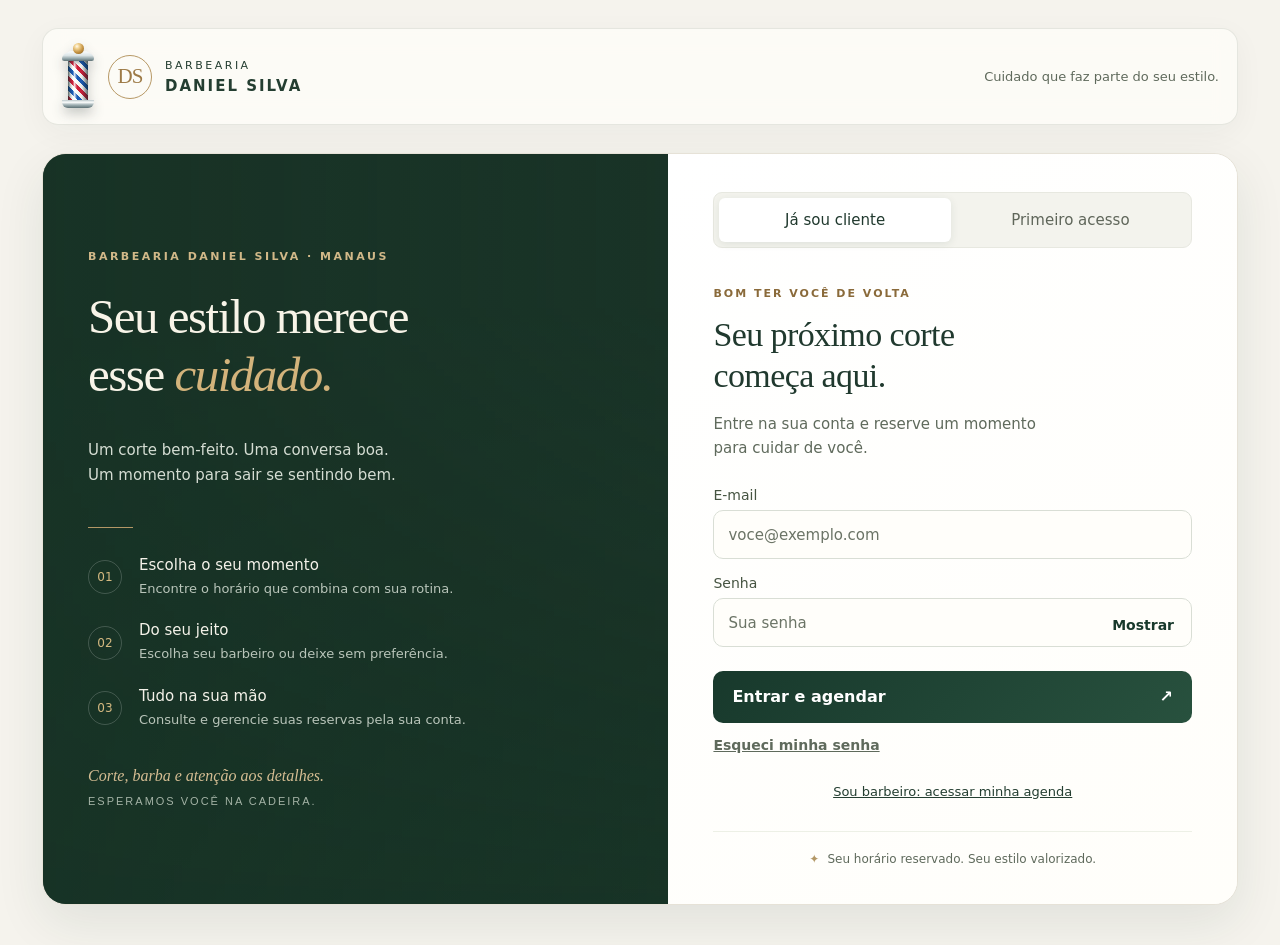
==== index.html @ d17164a9 "Painel do chefe: menu em faixa no celular, textos legíveis e ações claras - Celular: as 7 abas viram" ====
<!doctype html>
<html lang="pt-BR">
<meta charset="utf-8"><meta http-equiv="Content-Security-Policy" content="default-src 'self'; script-src 'self' https://challenges.cloudflare.com; frame-src https://challenges.cloudflare.com; style-src 'self' 'unsafe-inline' https://fonts.googleapis.com; font-src 'self' https://fonts.gstatic.com; img-src 'self' data: blob: https:; connect-src 'self' https://*.supabase.co; object-src 'none'; base-uri 'self'; form-action 'self'">
<meta name="viewport" content="width=device-width,initial-scale=1"><meta name="color-scheme" content="only light"><link rel="manifest" href="manifest.webmanifest"><meta name="theme-color" content="#18392c"><link rel="icon" href="icones/icone-192.png"><link rel="apple-touch-icon" href="icones/icone-180.png"><meta name="apple-mobile-web-app-title" content="Barbearia"><meta name="mobile-web-app-capable" content="yes"><meta name="apple-mobile-web-app-capable" content="yes">
<title>Entrar ou criar conta · Barbearia Daniel Silva</title>
<link rel="stylesheet" href="admin.css?v=services-58">
<link rel="stylesheet" href="customer.css?v=services-58">
<link rel="stylesheet" href="pole.css?v=services-58">
<link rel="stylesheet" href="polish.css?v=services-58"><link rel="stylesheet" href="design.css?v=services-58">
<body class="customer-page">
<main>
<header class="customer-header">
<a class="entry-brand" href="./">
<span class="barber-pole" aria-hidden="true"></span>
<span class="brand-seal" aria-hidden="true">DS</span>
<span>BARBEARIA<strong>DANIEL SILVA</strong>
</span>
</a>
<span class="header-caption">Cuidado que faz parte do seu estilo.</span>
</header>
<p id="accountstatus" role="status" tabindex="-1">
</p>
<section id="autharea" class="entry-layout">
<aside class="entry-story">
<div class="story-photo" aria-hidden="true">
</div>
<div class="story-content">
<span class="story-kicker">BARBEARIA DANIEL SILVA · MANAUS</span>
<h1>Seu estilo merece<br>esse <em>cuidado.</em>
</h1>
<p>Um corte bem-feito. Uma conversa boa.<br>Um momento para sair se sentindo bem.</p>
<div class="story-divider">
</div>
<ul class="story-benefits">
<li>
<span aria-hidden="true">01</span>
<div>
<strong>Escolha o seu momento</strong>
<small>Encontre o horário que combina com sua rotina.</small>
</div>
</li>
<li>
<span aria-hidden="true">02</span>
<div>
<strong>Do seu jeito</strong>
<small>Escolha seu barbeiro ou deixe sem preferência.</small>
</div>
</li>
<li>
<span aria-hidden="true">03</span>
<div>
<strong>Tudo na sua mão</strong>
<small>Consulte e gerencie suas reservas pela sua conta.</small>
</div>
</li>
</ul>
<div class="story-signature">Corte, barba e atenção aos detalhes.<span>ESPERAMOS VOCÊ NA CADEIRA.</span>
</div>
</div>
</aside>
<div class="entry-card">
<div class="entry-tabs" role="tablist" aria-label="Acesso do cliente">
<button id="entrylogin" type="button" role="tab" aria-controls="entrar" aria-selected="true">Já sou cliente</button>
<button id="entrysignup" type="button" role="tab" aria-controls="cadastro" aria-selected="false" tabindex="-1">Primeiro acesso</button>
</div>
<section id="entrar" class="entry-form" role="tabpanel" aria-labelledby="entrylogin">
<span class="entry-eyebrow">BOM TER VOCÊ DE VOLTA</span>
<h2>Seu próximo corte<br>começa aqui.</h2>
<p class="entry-description">Entre na sua conta e reserve um momento para cuidar de você.</p>
<form id="clientlogin">
<label>E-mail<input id="loginemail" placeholder="voce@exemplo.com" type="email" autocomplete="username" required>
</label>
<label>Senha<input id="loginpassword" placeholder="Sua senha" type="password" autocomplete="current-password" required>
</label>
<button class="entry-submit">Entrar e agendar <span aria-hidden="true">↗</span>
</button>
</form>
<button id="forgot" class="text-button">Esqueci minha senha</button><p class="help barber-link"><a href="barbeiro.html">Sou barbeiro: acessar minha agenda</a></p>
</section>
<section id="cadastro" class="entry-form" role="tabpanel" aria-labelledby="entrysignup" hidden>
<span class="entry-eyebrow">SEU PRIMEIRO PASSO</span>
<h2>Um novo visual.<br>Um tempo só seu.</h2>
<p class="entry-description">Crie sua conta para escolher seu corte, seu barbeiro e o melhor horário para você.</p>
<form id="clientsignup">
<label>Nome<input id="signupname" placeholder="Como podemos chamar você?" maxlength="80" autocomplete="name" required>
</label>
<label>E-mail<input id="signupemail" placeholder="voce@exemplo.com" type="email" autocomplete="email" required>
</label>
<label>Celular com DDD<input id="signupphone" placeholder="(92) 99999-9999" type="tel" maxlength="30" autocomplete="tel" required>
</label>
<label>Senha (mínimo de 8 caracteres)<input id="signuppassword" type="password" minlength="8" autocomplete="new-password" required>
</label>
<label>Repita a senha<input id="signuprepeat" type="password" minlength="8" autocomplete="new-password" required>
</label>
<label class="consent">
<input id="signupwhatsapp" type="checkbox"> Desejo receber avisos de agendamento, alteração e cancelamento pelo WhatsApp quando o serviço estiver disponível.</label>
<p class="help">Ao criar sua conta, você concorda com os <a href="privacidade.html">Termos de uso e a Política de privacidade</a>.</p><button class="entry-submit">Criar conta e agendar <span aria-hidden="true">↗</span>
</button>
</form>
<p class="help">Se for solicitada confirmação, abra o link enviado ao seu e-mail para ativar a conta.</p>
</section>
<div class="entry-card-footer">
<span aria-hidden="true">✦</span> Seu horário reservado. Seu estilo valorizado.</div>
</div>
</section>
<section id="entryteam" class="entry-team" hidden>
<span class="entry-eyebrow">QUEM CUIDA DO SEU ESTILO</span>
<h2>Conheça nossos barbeiros</h2>
<p>Escolha seu profissional ao fazer o agendamento ou marque sem preferência.</p>
<div id="entryteamcards" class="entry-team-cards"></div>
</section>
<section id="recovery" hidden>
<h2>Definir nova senha</h2>
<form id="resetpassword">
<label>Nova senha<input id="newpassword" type="password" minlength="8" required autocomplete="new-password">
</label>
<button>Salvar nova senha</button>
</form>
</section>
<section id="myarea" hidden>
<div class="row">
<h2>Meus agendamentos</h2>
<div>
<a href="agendar.html">+ Novo agendamento</a> <button id="clientlogout">Sair</button>
</div>
</div>
<p id="welcome">
</p><div id="loyaltycard" class="loyalty-card" hidden></div>
<p class="help">Você pode cancelar ou alterar dia, horário e barbeiro até 1 hora antes do atendimento. O serviço e o valor da reserva são mantidos na alteração.</p>
<button id="reloadmine">Atualizar reservas</button>
<div id="mybookings" class="my-bookings">
</div>
<p id="myempty" hidden>Você ainda não tem agendamentos nesta conta.</p>
<details>
<summary>Já agendei antes de criar a conta</summary>
<p>Vincule sua reserva com o código e o celular usados no agendamento. Reservas antigas não são associadas automaticamente por nome ou telefone.</p>
<form id="claimform">
<label>Código da reserva<input id="claimcode" required maxlength="36" autocomplete="off">
</label>
<label>Celular original<input id="claimphone" type="tel" required maxlength="30">
</label>
<button>Vincular reserva</button>
</form>
</details>
<details>
<summary>Meus dados</summary>
<form id="profileform">
<label>Nome<input id="profilename" required maxlength="80" autocomplete="name">
</label>
<label>E-mail<input id="profileemail" type="email" readonly>
</label>
<label>Celular<input id="profilephone" type="tel" required maxlength="30" autocomplete="tel">
</label>
<label class="consent">
<input id="profilewhatsapp" type="checkbox"> Desejo receber avisos de minhas reservas pelo WhatsApp quando o serviço estiver disponível.</label>
<button>Salvar meus dados</button>
</form><p class="help"><a href="privacidade.html">Termos de uso e privacidade</a> · Você pode excluir sua conta e seus dados a qualquer momento.</p><button id="deleteaccount" type="button" class="delete-account">Excluir minha conta</button>
</details>
</section>
<section id="editarea" class="edit-booking" hidden>
<h2>Alterar agendamento</h2>
<p id="editdescription">
</p>
<form id="changeform">
<label>Nova data de Manaus<input id="changedate" type="date" required>
</label>
<label>Barbeiro<select id="changebarber" required>
</select>
</label>
<label>Novo horário<select id="changetime" required>
<option value="">Escolha data e barbeiro</option>
</select>
</label>
<p id="changestatus" role="status">
</p>
<button id="savechange" disabled>Confirmar alteração</button> <button id="closechange" type="button">Voltar</button>
</form>
</section>
</main>
<script src="config.js?v=services-58">
</script>
<script src="api.js?v=services-58">
</script>
<script src="team.js?v=services-58"></script>
<script src="entry-team.js?v=services-58"></script>
<script src="customer-auth.js?v=services-58">
</script>
<script src="entry-ui.js?v=services-58">
</script>
<script src="account.js?v=services-58">
</script>
<script src="update-check.js?v=services-58" data-version="services-58"></script><button id="installapp" type="button" class="install-app" hidden>📲 Instalar app</button></body>
</html>
---- admin.css ----
*{box-sizing:border-box}
body{margin:0;background:#f7f6f2;color:#243e31;font:16px system-ui}
main{max-width:1200px;margin:auto;padding:25px}
header{border-bottom:1px solid #ddd;margin-bottom:30px}
h1{font-size:26px}
h2{font-size:21px}
section{margin:20px 0}
#login{max-width:420px}
label{display:block;font-size:14px;margin:12px 0}
input{display:block;padding:13px;border:1px solid #aaa;border-radius:6px;width:100%;font:inherit;margin-top:5px}
button{background:#243e31;color:white;border:0;border-radius:6px;padding:12px 18px;font:inherit;cursor:pointer}
button:disabled{opacity:.5}
button:focus-visible{outline:3px solid #ad8754;outline-offset:3px}
.row{display:flex;gap:15px;align-items:center;flex-wrap:wrap;justify-content:space-between}
.grid{display:grid;grid-template-columns:1fr 1fr;gap:30px}
.grid section{padding:22px;background:white;border:1px solid #ddd;border-radius:10px}
.scroll{overflow-x:auto}
table{width:100%;border-collapse:collapse;background:white;font-size:14px}
th,td{text-align:left;padding:14px;border-bottom:1px solid #ddd;white-space:nowrap}
li{margin:15px 0;display:flex;justify-content:space-between;gap:12px;align-items:center}
li button{font-size:12px}
#status{white-space:pre-wrap}
#status:empty{display:none}
[hidden]{display:none!important}
@media(max-width:700px){.grid{grid-template-columns:1fr}
main{padding:16px}
}


.barber-cards{display:grid;grid-template-columns:repeat(3,minmax(0,1fr));gap:20px;align-items:start}
.barber-agenda{background:#fff;border:1px solid #dedfd7;border-radius:14px;overflow:hidden}
.barber-heading{display:flex;gap:14px;align-items:center;background:#e9eee5;padding:20px}
.barber-heading h3{margin:0;font-size:18px}
.barber-heading p{font-size:12px;line-height:1.6;margin:7px 0 0;color:#657265}
.portrait{position:relative;overflow:hidden;background:#ded5c4;flex-shrink:0}
.portrait-fallback{display:grid;place-items:center;width:100%;height:100%;font:30px Georgia;color:#243e31}
.portrait img{position:absolute;inset:0;width:100%;height:100%;object-fit:cover}
.barber-heading .portrait{width:58px;height:58px;border-radius:50%}
.reservation{padding:20px;border-top:1px solid #e6e6de}
.reservation-time{color:#846635;font-size:13px;font-weight:600;margin:0 0 10px}
.reservation h4{font-size:18px;margin:0 0 10px;overflow-wrap:anywhere}
.reservation p:not(.reservation-time){color:#657265;font-size:13px;line-height:1.6;margin:6px 0}
.booking-state{display:inline-block;font-size:11px;background:#edf1eb;border-radius:20px;padding:5px 10px;margin-top:8px}
.cancel-booking{display:block;background:white;color:#864734;border:1px solid #d8b5ab;font-size:12px;margin-top:15px;padding:9px 12px}
.cancelled{background:#faf9f6}
.cancelled .booking-state{background:#f0e5df;color:#864734}
.agenda-empty{padding:20px;font-size:13px;color:#657265;line-height:1.7}
@media(max-width:1000px){.barber-cards{grid-template-columns:repeat(2,minmax(0,1fr))}
}
@media(max-width:650px){.barber-cards{grid-template-columns:1fr}
}


.metrics{display:grid;grid-template-columns:repeat(4,minmax(0,1fr));gap:16px}
.metric{background:white;border:1px solid #dedfd7;border-radius:12px;padding:22px}
.metric span{display:block;font-size:13px;color:#657265}
.metric strong{display:block;font-size:28px;margin-top:12px}
.ranking-panel{padding:24px;background:white;border:1px solid #dedfd7;border-radius:14px;margin-top:22px}
.help{font-size:12px;color:#657265;line-height:1.7}
.ranking{padding:0;list-style:none}
.ranking-item{display:block;margin:20px 0}
.ranking-line{display:flex;justify-content:space-between;gap:15px;font-size:14px}
.ranking-track{height:9px;background:#edf1eb;border-radius:9px;margin-top:10px;overflow:hidden}
.ranking-track div{height:100%;background:#ad8754;border-radius:9px}
.contact-detail{display:block;margin-top:8px;font-size:12px;color:#657265}
.catalog-actions{display:flex;gap:7px;flex-wrap:wrap;justify-content:flex-end}
#barbers li{align-items:flex-start;padding-bottom:18px;border-bottom:1px solid #dedfd7}
@media(max-width:900px){.metrics{grid-template-columns:repeat(2,minmax(0,1fr))}
}
@media(max-width:480px){.metric{padding:15px}
.metric strong{font-size:22px}
#barbers li{display:block}
.catalog-actions{justify-content:flex-start;margin-top:12px}
.ranking-line{flex-wrap:wrap}
}


select{display:block;padding:13px;border:1px solid #aaa;border-radius:6px;width:100%;font:inherit;margin-top:5px;background:white;color:#243e31}
.new-booking{background:white;border:1px solid #dedfd7;padding:22px;border-radius:12px;margin:25px 0}
.new-booking summary{cursor:pointer;font-weight:600}
.new-booking .grid{gap:0 25px}


.reservation-code{overflow-wrap:anywhere;font-family:monospace;user-select:all}


.whatsapp-actions{margin-top:18px;border-top:1px dashed #dedfd7;padding-top:8px}
.whatsapp-actions label{font-size:12px}
.whatsapp-actions select{font-size:13px;padding:10px}
.whatsapp-send{display:inline-block;background:#176b3a;color:white;text-decoration:none;border-radius:6px;padding:12px 15px;font-size:13px;font-weight:600}
.whatsapp-send:focus-visible{outline:3px solid #ad8754;outline-offset:3px}
.whatsapp-settings{border:1px solid #dedfd7;border-radius:10px;background:white;padding:22px;margin:25px 0}
.whatsapp-settings summary{cursor:pointer;font-weight:600}
.whatsapp-settings label{max-width:400px}


.staff-attendance-link{display:inline-block;background:#ad8754;color:white;border-radius:7px;padding:13px 16px;font-size:14px;font-weight:600;text-decoration:none}

.staff-page{background:#f5f5ef;color:#243e31;font-family:'DM Sans',system-ui,sans-serif}
.staff-page main{max-width:1500px;padding:24px 35px}
.staff-header{border-bottom:1px solid #e1e4d8;display:flex;align-items:center;justify-content:space-between;margin:0 0 28px;padding-bottom:22px;gap:20px}
.staff-brand{display:flex;align-items:center;gap:13px}
.staff-seal{height:42px;width:42px;display:grid;place-items:center;border:1px solid #b69865;border-radius:50%;font:21px Georgia;color:#9d7a46}
.staff-brand div>span{font-size:8px;letter-spacing:2.5px}
.staff-brand h1{font-size:20px;font-family:Georgia;font-weight:500;margin:5px 0 0}
.staff-header-note{font-size:9px;letter-spacing:1.6px;color:#8e957f}
.staff-shell{display:grid;grid-template-columns:205px minmax(0,1fr);gap:35px}
.staff-sidebar{position:sticky;top:25px;align-self:start;min-height:500px;border-right:1px solid #e1e4d8;padding-right:25px}
.staff-nav-label{font-size:9px;letter-spacing:1.7px;color:#959d88;margin:5px 0 22px}
.staff-nav{display:flex;flex-direction:column;gap:9px}
.staff-nav button{display:flex;align-items:center;gap:12px;text-align:left;background:transparent;color:#68795f;border-radius:9px;padding:14px;font-size:13px}
.staff-nav button>span{font-size:18px;width:20px;text-align:center}
.staff-nav button[aria-selected=true]{background:#243e31;color:white;box-shadow:0 5px 14px #243e3115}
.attendance-nav-link{display:flex;gap:12px;align-items:center;color:#68795f;text-decoration:none;font-size:13px;padding:14px;border-top:1px solid #e1e4d8;margin-top:15px}
.attendance-nav-link>span{font-size:18px;width:20px;text-align:center}
.sidebar-caption{color:#a0a68f;font-size:10px;line-height:1.9;margin:40px 14px}
.staff-toolbar{display:flex;justify-content:space-between;align-items:center;gap:20px;margin-bottom:27px}
.staff-toolbar h2{font-family:Georgia;font-size:31px;font-weight:500;margin:12px 0 0}
.staff-eyebrow{color:#a58a59;font-size:9px;letter-spacing:1.6px;font-weight:600}
.staff-logout{background:white;border:1px solid #dce1d2;color:#6b795f;padding:10px 17px;font-size:12px}
.staff-filters{background:white;border:1px solid #e1e4d8;border-radius:10px;padding:12px 18px;display:flex;align-items:center;justify-content:flex-start;gap:14px;margin-bottom:25px}
.staff-filters label{display:flex;align-items:center;gap:13px;margin:0;font-size:12px}
.staff-filters input{width:auto;padding:9px;margin:0;font-size:12px;border-color:#dce1d2}
.staff-filters button{font-size:11px;padding:10px 14px}
.staff-filters button:last-child{background:transparent;color:#6c795e}
.staff-page section{margin-top:0}
.staff-tabpanel>section{margin:0}
.section-intro{margin:10px 0 25px}
.section-intro h3{font-family:Georgia;font-size:23px;font-weight:500;margin:0 0 9px}
.section-intro p{color:#7e8972;font-size:12px;line-height:1.8}
.catalog-screen{display:grid;grid-template-columns:minmax(260px,.85fr) minmax(300px,1.15fr);gap:25px;align-items:start}
.catalog-form,.catalog-list{background:white;border:1px solid #e1e4d8;border-radius:12px;padding:24px}
.catalog-screen h3{font-size:15px;margin:0 0 20px}
.catalog-list ul{padding:0;list-style:none}
.catalog-form label{font-size:12px}
.catalog-form input{font-size:14px;border-color:#dce1d2}
.catalog-form button{font-size:12px}
.catalog-list li{font-size:13px;line-height:1.7;align-items:flex-start}
.catalog-list li>div:first-child{min-width:0;overflow-wrap:anywhere}
.staff-login{background:white;border:1px solid #e1e4d8;max-width:470px!important;padding:35px;border-radius:15px;margin:55px auto!important}
.staff-login h2{font:28px Georgia;line-height:1.3;margin:16px 0}
.staff-login>p{font-size:13px;line-height:1.9;color:#7e8972}
.staff-login label{font-size:12px}
.staff-login input{border-color:#dce1d2}
.staff-login form button{width:100%;font-size:13px;margin-top:10px}
.staff-page .barber-heading{padding:17px}
.staff-page .barber-heading h3{font-size:16px}
.attendance-section-tabs{display:flex;gap:8px;flex-wrap:wrap;padding:8px;background:#e9eee5;border-radius:9px;margin-bottom:25px}
.attendance-section-tabs a{color:#68795f;padding:11px 17px;text-decoration:none;font-size:13px;border-radius:7px}
.attendance-section-tabs a[aria-current=page]{background:#243e31;color:white}
.staff-nav button:focus-visible,.attendance-nav-link:focus-visible{outline:3px solid #ad8754;outline-offset:3px}
@media(max-width:1150px){.staff-shell{grid-template-columns:165px minmax(0,1fr);gap:23px}
.staff-sidebar{padding-right:15px}
.catalog-screen{grid-template-columns:1fr}
.staff-page .barber-cards{grid-template-columns:repeat(2,minmax(0,1fr))}
}
@media(max-width:760px){.staff-page main{padding:20px 16px}
.staff-header{margin-bottom:20px}
.staff-header-note{font-size:8px;max-width:110px;text-align:right;line-height:1.8}
.staff-shell{grid-template-columns:1fr;gap:22px}
.staff-sidebar{position:static;border:0;min-height:0;padding:0;display:flex;flex-wrap:wrap;gap:8px}
.staff-nav-label,.sidebar-caption{display:none}
.staff-nav{flex-direction:row;flex-wrap:wrap;gap:7px}
.staff-nav button{font-size:12px;gap:6px;padding:11px 13px;background:#e9eee5}
.staff-nav button>span{font-size:15px;width:auto}
.attendance-nav-link{border:0;margin:0;padding:11px 13px;background:#e9eee5;border-radius:9px;font-size:12px;gap:6px}
.attendance-nav-link>span{font-size:15px;width:auto}
.staff-toolbar h2{font-size:27px}
.staff-filters{padding:13px;flex-wrap:wrap;gap:10px}
.staff-filters label{width:100%;justify-content:space-between}
.staff-filters input{flex:1;max-width:230px}
.staff-page .barber-cards{grid-template-columns:1fr}
.staff-login{padding:27px;margin:25px auto!important}
.attendance-section-tabs a{font-size:12px;padding:10px 12px}
}
.finance-filters{display:flex;gap:12px;align-items:end;flex-wrap:wrap;background:#fff;border:1px solid #e1e4d8;border-radius:12px;padding:18px;margin-bottom:18px}
.finance-filters label{margin:0;font-size:12px}
.finance-filters input{margin:7px 0 0;min-width:155px}
.finance-filters button{margin:0;font-size:12px}
.finance-table-wrap{overflow:auto;background:#fff;border:1px solid #e1e4d8;border-radius:12px}
.finance-table{width:100%;border-collapse:collapse;min-width:780px}
.finance-table th,.finance-table td{text-align:left;padding:15px;border-bottom:1px solid #edf0e8;font-size:12px}
.finance-table th{color:#68795f;background:#f7f8f3;font-size:10px;text-transform:uppercase;letter-spacing:.08em}
.finance-table td:nth-child(n+2),.finance-table th:nth-child(n+2){text-align:right}
.finance-table tfoot td{font-weight:700;background:#edf1eb;border:0}
.finance-table tbody tr:hover{background:#fafaf6}
.finance-detail-title{font:24px Georgia;margin:30px 0 15px}
.finance-details{display:grid;grid-template-columns:repeat(2,minmax(0,1fr));gap:18px}
.finance-detail-card{background:#fff;border:1px solid #e1e4d8;border-radius:12px;padding:20px;overflow:auto}
.finance-detail-card h4{font:20px Georgia;margin:0 0 16px;color:#243e31}
.barber-list-photo{display:block;width:72px;height:72px;object-fit:cover;border-radius:50%;margin-bottom:12px;border:3px solid #edf1eb}
.new-barber-button{width:100%;margin:0 0 20px;background:#ad8754;font-size:13px}
.finance-service-table{width:100%;border-collapse:collapse;min-width:520px}
.finance-service-table th,.finance-service-table td{font-size:11px;padding:10px 8px;border-bottom:1px solid #edf0e8;text-align:right}
.finance-service-table th:first-child,.finance-service-table td:first-child{text-align:left}
@media(max-width:760px){.finance-filters{align-items:stretch}.finance-filters label,.finance-filters button{width:100%}.finance-filters input{width:100%}}
@media(max-width:900px){.finance-details{grid-template-columns:1fr}}
@media print{body.staff-page{background:#fff}.staff-header,.staff-sidebar,.staff-toolbar,.staff-filters,#status,.finance-filters{display:none!important}.staff-shell{display:block}.staff-tabpanel{display:none!important}#tab-financeiro{display:block!important}.finance-table-wrap{overflow:visible;border:0}.finance-table{min-width:0}.finance-details{display:block}.finance-detail-card{break-inside:avoid;margin-top:14px}.metrics{grid-template-columns:repeat(4,1fr)}}
.bi-filters{display:flex;gap:12px;align-items:end;flex-wrap:wrap;background:#fff;border:1px solid #e1e4d8;border-radius:14px;padding:18px;margin-bottom:16px}.bi-filters label{margin:0;font-size:12px}.bi-filters input{margin-top:7px;min-width:155px}.bi-grid{display:grid;grid-template-columns:repeat(2,minmax(0,1fr));gap:18px;margin-top:20px}.bi-card{background:#fff;border:1px solid #e1e4d8;border-radius:16px;padding:22px;box-shadow:0 12px 35px #18392c0d}.bi-wide{grid-column:1/-1}.bi-card-title{display:flex;align-items:flex-start;justify-content:space-between;gap:16px}.bi-card h4{font:22px Georgia;margin:7px 0 20px}.bi-bars{display:grid;gap:15px}.bi-bar-head{display:flex;justify-content:space-between;gap:15px;font-size:12px}.bi-bar-track{height:10px;background:#edf1eb;border-radius:20px;overflow:hidden;margin-top:7px}.bi-bar-fill{height:100%;border-radius:20px;background:linear-gradient(90deg,#b58b50,#d8bd88)}.bi-staff{display:grid;grid-template-columns:repeat(3,minmax(0,1fr));gap:13px}.bi-staff-item{background:#f7f8f3;border:1px solid #e7e9e0;border-radius:13px;padding:18px}.bi-staff-item strong{display:block;font:20px Georgia;margin-bottom:12px}.bi-staff-item span{display:block;color:#657265;font-size:12px;line-height:1.7}.bi-staff-item b{display:block;color:#243e31;font-size:18px;margin-top:6px}.bi-insight{background:linear-gradient(125deg,#18392c,#28513e);color:#fff}.bi-insight .staff-eyebrow{color:#d9bb82}.bi-insights{display:grid;grid-template-columns:repeat(3,1fr);gap:14px}.bi-insights p{margin:0;padding:15px;border:1px solid #ffffff24;border-radius:12px;color:#e9eee8;line-height:1.7;font-size:12px}.bi-empty{color:#7e8972;font-size:12px}.bi-metrics .metric:nth-child(2):before{background:#4e8b68}.bi-metrics .metric:nth-child(3):before{background:#7898b2}.bi-metrics .metric:nth-child(4):before{background:#b86d5b}@media(max-width:900px){.bi-grid{grid-template-columns:1fr}.bi-wide{grid-column:auto}.bi-staff,.bi-insights{grid-template-columns:1fr 1fr}}@media(max-width:600px){.bi-filters{align-items:stretch}.bi-filters label,.bi-filters button,.bi-filters input{width:100%}.bi-staff,.bi-insights{grid-template-columns:1fr}}

.install-app{position:fixed;z-index:50;right:16px;bottom:16px;width:auto!important;border-radius:999px!important;padding:12px 18px!important;background:#18392c!important;color:#fff!important;font-weight:600;box-shadow:0 10px 26px #10261f40}
.loyalty-note{border:1px solid #e7c9a0;background:#fdf6ea;border-radius:10px;padding:10px 12px;color:#8a5b31;font-weight:600}
.role-attendant .chefe-only{display:none!important}.attendants-admin{margin-top:18px}
---- customer.css ----
@import url('https://fonts.googleapis.com/css2?family=DM+Sans:wght@400;500;600;700&family=Playfair+Display:ital,wght@0,500;0,600;1,500&display=swap');
a{color:#243e31}
details{margin:25px 0;border:1px solid #dedfd7;border-radius:10px;padding:22px;background:white}
summary{cursor:pointer;font-weight:600}
details form{max-width:550px}
.my-bookings{display:grid;grid-template-columns:repeat(2,minmax(0,1fr));gap:20px;margin:25px 0}
.my-booking{background:white;border:1px solid #dedfd7;border-radius:12px;padding:22px}
.my-booking h3{margin:0 0 12px}
.my-booking p{line-height:1.7}
.my-booking small{display:block;color:#657265;overflow-wrap:anywhere}
.my-actions{display:flex;gap:10px;flex-wrap:wrap;margin-top:20px}
.my-actions .cancel{background:#864734}
.text-button{background:none;color:#243e31;text-decoration:underline;font-size:14px;padding-left:0}
.edit-booking{border:2px solid #ad8754;background:white;border-radius:12px;padding:25px;max-width:650px}
#accountstatus{white-space:pre-wrap;line-height:1.7;padding:16px;background:#e9eee5}
#accountstatus:empty{display:none}
@media(max-width:700px){.my-bookings{grid-template-columns:1fr}
}
.entry-team{margin:42px 0 20px;padding:34px;background:#f8f6ef;border:1px solid #e1ddcf;border-radius:18px}.entry-team>h2{font:34px Georgia;margin:10px 0}.entry-team>p{color:#6f796e}.entry-team-cards{display:grid;grid-template-columns:repeat(3,minmax(0,1fr));gap:18px;margin-top:24px}.entry-team-card{overflow:hidden;background:#fff;border:1px solid #e1e4d8;border-radius:14px}.entry-team-card .portrait{position:relative;overflow:hidden;background:#ded5c4;width:100%;aspect-ratio:4/3}.entry-team-card .portrait-fallback{display:grid;place-items:center;width:100%;height:100%;font:46px Georgia;color:#243e31}.entry-team-card .portrait img{position:absolute;inset:0;width:100%;height:100%;object-fit:contain;object-position:center;background:#ded5c4}.entry-team-card>div:last-child{padding:18px}.entry-team-card h3{font:22px Georgia;margin:0 0 6px}.entry-team-card p{margin:0;color:#ad8754;font-size:12px}@media(max-width:750px){.entry-team{padding:24px 18px}.entry-team-cards{grid-template-columns:1fr}.entry-team-card .portrait{aspect-ratio:3/4}}


.consent{display:flex;gap:12px;align-items:flex-start;line-height:1.6;font-size:13px}
.consent input{width:20px;height:20px;flex-shrink:0;margin-top:2px}

.customer-page{background:#f5f3ed;color:#20392e;font-family:'DM Sans',system-ui,sans-serif}
.customer-page main{max-width:1280px;padding:28px 42px 40px}
.customer-header{display:flex;justify-content:space-between;gap:20px;align-items:center;border:0;margin:0 0 28px;padding:0}
.entry-brand{display:flex;gap:13px;align-items:center;text-decoration:none;font-size:9px;letter-spacing:2.5px;font-weight:500}
.entry-brand strong{display:block;font-size:15px;letter-spacing:2px;margin-top:5px}
.brand-seal{height:44px;width:44px;display:grid;place-items:center;border:1px solid #b69865;border-radius:50%;font:21px Georgia;letter-spacing:-1px;color:#9d7a46}
.header-caption{font-size:11px;color:#7a8177}
.entry-layout{display:grid;grid-template-columns:1.1fr 1fr;gap:0;background:#fff;border:1px solid #e6e2d7;border-radius:20px;overflow:hidden;box-shadow:0 18px 60px #243e310a;margin:0;min-height:650px}
.entry-story{background:#1c3529;position:relative;color:#f8f4e8;overflow:hidden;min-height:650px}
.story-photo{position:absolute;inset:0;background:linear-gradient(90deg,#183326e8,#1833269e),linear-gradient(0deg,#183326,transparent 80%),url('https://images.unsplash.com/photo-1503951914875-452162b0f3f1?auto=format&fit=crop&w=1200&q=85') center/cover;opacity:.9}
.story-content{position:relative;padding:52px 45px;height:100%;display:flex;flex-direction:column;justify-content:center}
.story-kicker{font-size:9px;letter-spacing:2.5px;color:#d1b888;font-weight:600}
.story-content h1{font-family:'Playfair Display',Georgia,serif;font-size:49px;font-weight:500;line-height:1.17;letter-spacing:-1.5px;margin:25px 0 20px;color:#f8f4e8}
.story-content em{color:#d3b37b;font-weight:500}
.story-content>p{font-size:13px;line-height:1.9;color:#d5ddd3}
.story-divider{width:45px;height:1px;background:#b39766;margin:23px 0 28px}
.story-benefits{list-style:none;padding:0;margin:0;display:grid;gap:23px}
.story-benefits li{display:flex;justify-content:flex-start;gap:17px;align-items:center;margin:0}
.story-benefits li>span{border:1px solid #ffffff30;border-radius:50%;width:34px;height:34px;flex-shrink:0;display:grid;place-items:center;color:#d4b980;font-size:10px}
.story-benefits strong{font-size:12px;display:block;font-weight:500;color:#f4f2e9}
.story-benefits small{font-size:10px;display:block;color:#b9c5ba;line-height:1.7;margin-top:5px}
.story-signature{font-family:Georgia,serif;font-style:italic;font-size:14px;color:#d5bd93;margin-top:38px}
.story-signature span{display:block;font:8px 'DM Sans',sans-serif;letter-spacing:2px;color:#a4b3a6;margin-top:10px}
.entry-card{padding:38px 45px;align-self:center}
.entry-tabs{display:flex;background:#f3f3ed;padding:5px;border-radius:9px;gap:4px;margin-bottom:34px}
.entry-tabs button{flex:1;background:transparent;color:#737c70;padding:12px 10px;border-radius:6px;font-size:12px;font-weight:500}
.entry-tabs button[aria-selected=true]{background:white;color:#20392e;box-shadow:0 2px 8px #243e3110}
.entry-eyebrow{font-size:9px;letter-spacing:2px;font-weight:600;color:#a08250}
.entry-form{margin:0}
.entry-form h2{font-family:'Playfair Display',Georgia,serif;font-size:34px;font-weight:500;letter-spacing:-.6px;line-height:1.2;margin:14px 0}
.entry-description{font-size:12px;line-height:1.8;color:#7b8276;margin-bottom:27px;max-width:340px}
.entry-form label{font-size:11px;font-weight:500;color:#465442;margin:16px 0 0}
.entry-form input{background:#fcfcf8;border:1px solid #e0e4d9;font-size:13px;padding:14px;border-radius:8px;margin-top:7px;outline-color:#b39766}
.entry-form input::placeholder{color:#a0a69a;font-size:12px}
.entry-form .entry-submit{width:100%;margin-top:24px;padding:16px 19px;display:flex;justify-content:space-between;align-items:center;border-radius:8px;background:#233f31;font-size:12px}
.entry-submit:hover{background:#365640}
.entry-form .text-button{font-size:10px;padding:15px 0 0;color:#78806f}
.entry-form .consent{font-size:10px;font-weight:400;line-height:1.7;align-items:flex-start;gap:10px}
.entry-form .consent input{width:16px;height:16px;margin-top:1px;accent-color:#233f31}
.entry-form .help{font-size:10px;line-height:1.7;color:#89907f}
.entry-card-footer{border-top:1px solid #edf0e6;margin-top:28px;padding-top:20px;display:flex;gap:8px;align-items:center;color:#909681;font-size:9px;justify-content:center}
.entry-card-footer span{color:#b39766}
.customer-page #accountstatus{border:1px solid #d6e0cd;border-radius:9px;font-size:13px;margin:0 0 20px}
.customer-page #recovery{max-width:500px;background:white;border:1px solid #dedfd7;border-radius:14px;padding:30px;margin:auto}
.customer-page #myarea,.customer-page #editarea{background:#fff;border-radius:14px;padding:28px}
.customer-page [hidden]{display:none!important}
@media(min-width:1000px){.entry-card:has(#cadastro:not([hidden])){padding-top:30px;padding-bottom:30px}
.entry-card:has(#cadastro:not([hidden])) .entry-tabs{margin-bottom:22px}
.entry-card:has(#cadastro:not([hidden])) .entry-description{margin-bottom:18px}
}
@media(max-width:900px){.customer-page main{padding:22px}
.entry-card{padding:32px}
.story-content{padding:38px 30px}
.story-content h1{font-size:38px}
.entry-form h2{font-size:30px}
}
@media(max-width:700px){.customer-page main{padding:20px 16px}
.customer-header{margin-bottom:22px}
.header-caption{display:none}
.entry-layout{grid-template-columns:1fr;border-radius:15px;min-height:0}
.entry-story{min-height:0}
.story-content{padding:30px 26px}
.story-kicker{font-size:8px}
.story-content h1{font-size:36px;letter-spacing:-1px;margin:18px 0 12px}
.story-content>p{font-size:12px;margin:0}
.story-divider,.story-benefits,.story-signature{display:none}
.story-photo{background-position:center 40%}
.entry-card{padding:28px 25px}
.entry-tabs{margin-bottom:28px}
.entry-form h2{font-size:30px}
.entry-card-footer{font-size:9px}
.customer-page #myarea{padding:20px}
}

.delete-account{background:#fff!important;color:#9b473b!important;border:1px solid #e1c8c1!important;box-shadow:none!important;margin-top:6px}
.install-app{position:fixed;z-index:50;right:16px;bottom:16px;width:auto!important;border-radius:999px!important;padding:12px 18px!important;background:#18392c!important;color:#fff!important;font-weight:600;box-shadow:0 10px 26px #10261f40}
.loyalty-card{border:1px solid #e7c9a0;background:#fdf6ea;border-radius:14px;padding:14px 16px;margin:12px 0}.loyalty-card strong{color:#8a5b31}.loyalty-card p{margin:6px 0 0;font-size:14px}.loyalty-dots{display:flex;flex-wrap:wrap;gap:6px;margin-top:8px}.loyalty-dots span{width:18px;height:18px;border-radius:50%;border:2px solid #c49242;background:#fff}.loyalty-dots span.on{background:#c49242}.barber-link{text-align:center;margin-top:14px}
.barber-filters{display:flex;flex-wrap:wrap;gap:12px;align-items:end;margin:10px 0}.barber-filters label{flex:1 1 140px}
.barber-updates{border:1px solid #d6e2dc;background:#fff;border-radius:14px;padding:12px 16px;margin:12px 0}.barber-updates h3{margin:0 0 6px;display:flex;align-items:center;gap:8px}.updates-badge{background:#d1203a;color:#fff;border-radius:999px;font-size:12px;padding:2px 9px}.update-item{margin:6px 0;font-size:14px;color:#5d6b62;cursor:pointer}.update-item.fresh{color:#18392c;font-weight:600}
---- pole.css ----
/* Poste de barbeiro: o elemento desenha o tubo de vidro (20px no centro) e a base cromada;
   :before é a cúpula de cima e :after a esfera dourada. A sombra segue o desenho (drop-shadow). */
.barber-pole{position:relative;display:inline-block;flex:0 0 auto;width:32px;height:48px;margin:17px 1px 2px;border-radius:0 0 6px 6px;isolation:isolate;
 background:
  /* base cromada */
  linear-gradient(180deg,#b9c6c9 0,#fdfefe 28%,#a3b3b6 60%,#5d7175 100%) 50% 100%/100% 8px no-repeat,
  /* sombra da cúpula sobre o vidro */
  linear-gradient(180deg,#0b1f2459 0,#0b1f2400 5px) 50% 0/20px 40px no-repeat,
  /* vidro: bordas escuras e reflexo vertical, por cima das listras */
  linear-gradient(90deg,#0b1f24b3 0,#0b1f2433 13%,#fff0 24%,#ffffffd9 33%,#fff0 45%,#0b1f2414 70%,#0b1f24a6 100%) 50% 0/20px 40px no-repeat,
  /* espiral: ladrilho 20x20 a 45° com 2 ciclos completos, então emenda sem corte */
  linear-gradient(45deg,#d1203a 0 12.5%,#fbfbf8 12.5% 25%,#1c5cb8 25% 37.5%,#fbfbf8 37.5% 50%,#d1203a 50% 62.5%,#fbfbf8 62.5% 75%,#1c5cb8 75% 87.5%,#fbfbf8 87.5%) 50% 0/20px 20px repeat-y;
 filter:drop-shadow(0 6px 6px #10261f38);
 animation:barber-pole-spin 1.6s linear infinite}
.barber-pole:before{content:"";position:absolute;z-index:1;left:0;right:0;top:-9px;height:10px;border-radius:50% 50% 3px 3px/100% 100% 3px 3px;
 background:linear-gradient(180deg,#fdfefe 0,#dbe4e6 45%,#8fa2a6 78%,#5d7175 100%)}
.barber-pole:after{content:"";position:absolute;z-index:2;left:50%;top:-17px;width:11px;height:11px;margin-left:-5.5px;border-radius:50%;
 background:radial-gradient(circle at 36% 30%,#fffaf0 0,#f2d494 22%,#c49242 58%,#7a5419 100%)}
@keyframes barber-pole-spin{to{background-position:50% 100%,50% 0,50% 0,50% 20px}}
@media(prefers-reduced-motion:reduce){.barber-pole{animation:none}}
---- polish.css ----
:root{--ds-green:#18392c;--ds-green-2:#28513e;--ds-gold:#b58b50;--ds-cream:#f7f4ec;--ds-paper:#fffefa;--ds-ink:#172820;--ds-muted:#69766d;--ds-line:#e3e4dc;--ds-shadow:0 18px 50px rgba(24,57,44,.09)}
body{background:radial-gradient(circle at 90% 0,#efe8da 0,transparent 28rem),var(--ds-cream);color:var(--ds-ink)}
button,.primary,.staff-attendance-link,.whatsapp-send{transition:transform .18s ease,box-shadow .18s ease,background .18s ease}
button:not(:disabled):hover,.primary:hover,.staff-attendance-link:hover,.whatsapp-send:hover{transform:translateY(-1px);box-shadow:0 9px 20px rgba(24,57,44,.17)}
button,.primary{border-radius:10px!important;font-weight:600}
input,select,textarea{border-color:#d9ded5!important;border-radius:10px!important;background:#fffefa!important;transition:border-color .18s ease,box-shadow .18s ease}
input:focus,select:focus,textarea:focus{outline:none;border-color:var(--ds-gold)!important;box-shadow:0 0 0 4px rgba(181,139,80,.13)}
.customer-header,.staff-header{background:rgba(255,254,250,.72);border:1px solid rgba(227,228,220,.9)!important;border-radius:16px;padding:14px 18px!important;box-shadow:0 8px 30px rgba(24,57,44,.045);backdrop-filter:blur(12px)}
.entry-layout{border-radius:24px;box-shadow:var(--ds-shadow)}
.entry-card{background:linear-gradient(145deg,#fff 0,#fffefa 100%)}
.entry-tabs{border:1px solid #e7e8e0}
.entry-form input{min-height:48px}
.entry-form .entry-submit{min-height:52px;background:linear-gradient(135deg,var(--ds-green),var(--ds-green-2))}
.entry-team,.my-booking,.barber-agenda,.metric,.ranking-panel,.catalog-form,.catalog-list,.finance-detail-card,.visit-card,.cancellation-panel,.summary,article{box-shadow:0 12px 35px rgba(24,57,44,.055)}
.entry-team-card,.team-card{border-radius:18px!important;transition:transform .22s ease,box-shadow .22s ease}
.entry-team-card:hover,.team-card:hover{transform:translateY(-4px);box-shadow:0 18px 38px rgba(24,57,44,.12)}
.entry-team-card .portrait,.team-card .portrait{background:linear-gradient(145deg,#eee6d6,#d9d0bf)}
.entry-team-card .portrait img,.team-card .portrait img{object-fit:contain!important}
.staff-shell{gap:28px}
.staff-sidebar{background:rgba(255,254,250,.7);border:1px solid var(--ds-line)!important;border-radius:16px;padding:18px!important;min-height:0;box-shadow:0 10px 35px rgba(24,57,44,.045)}
.staff-nav button,.attendance-nav-link{border-radius:10px!important}
.staff-nav button[aria-selected=true]{background:linear-gradient(135deg,var(--ds-green),var(--ds-green-2));box-shadow:0 10px 24px rgba(24,57,44,.2)}
.staff-toolbar{background:linear-gradient(120deg,#fffefa,#f3eee3);border:1px solid var(--ds-line);border-radius:16px;padding:20px 22px}
.staff-toolbar h2{font-size:34px}
.staff-filters,.finance-filters{border-radius:14px;box-shadow:0 8px 28px rgba(24,57,44,.04)}
.metrics{gap:18px}
.metric{position:relative;overflow:hidden;border-radius:16px;padding:24px}
.metric:before{content:"";position:absolute;left:0;top:0;width:4px;height:100%;background:linear-gradient(var(--ds-gold),#d4ba88)}
.metric strong{font-family:Georgia,serif;color:var(--ds-green);font-size:31px}
.ranking-panel,.catalog-form,.catalog-list,.finance-table-wrap,.finance-detail-card,.barber-agenda,.visit-card{border-radius:16px!important}
.barber-heading{background:linear-gradient(135deg,#edf2eb,#f8f4e9)}
.barber-heading .portrait{border:3px solid #fff;box-shadow:0 5px 14px rgba(24,57,44,.15)}
.reservation{background:#fff}
.booking-state,.visit-badge{font-weight:600;letter-spacing:.02em}
.finance-table th{background:#edf2eb;color:var(--ds-green)}
.finance-table tbody tr{transition:background .15s ease}
.new-barber-button{background:linear-gradient(135deg,#a77942,#c49b60)}
.visit-card{border-top:4px solid var(--ds-gold)}
@media(max-width:760px){.customer-header,.staff-header{border-radius:13px;padding:11px 12px!important}.staff-sidebar{padding:10px!important;background:transparent;border:0!important;box-shadow:none}.staff-nav{display:grid!important;grid-template-columns:repeat(2,minmax(0,1fr));width:100%}.staff-nav button,.attendance-nav-link{justify-content:center}.staff-toolbar{padding:17px}.staff-toolbar h2{font-size:28px}.metrics{grid-template-columns:1fr 1fr!important;gap:11px}.metric{padding:18px 15px}.metric strong{font-size:24px}.entry-team-card .portrait,.team-card .portrait{aspect-ratio:4/3!important}.entry-team-card .portrait img,.team-card .portrait img{object-fit:contain!important}.catalog-form,.catalog-list,.ranking-panel{padding:19px}}
@media(max-width:420px){.metrics{grid-template-columns:1fr!important}.staff-brand{gap:8px}.staff-seal{display:none}.barber-pole{transform:scale(.88)}.entry-brand{gap:8px}}
---- design.css ----
/* Acabamento visual comum a todas as páginas. Carregado por último: só refina o que os outros CSS já desenham. */

/* Foco visível e alvos de toque confortáveis */
:focus-visible{outline:3px solid #c49242;outline-offset:2px}
button,.primary,.whatsapp-send{min-height:44px}

/* Mensagens de status: aviso flutuante que some sozinho (api.js controla a classe ds-hide) */
.ds-toast{position:fixed!important;left:50%;bottom:20px;z-index:9999;transform:translateX(-50%);width:max-content;max-width:min(560px,calc(100vw - 32px));margin:0!important;padding:12px 20px!important;border:0!important;border-radius:999px!important;background:#18392c!important;color:#fff!important;font:600 14px/1.45 system-ui,-apple-system,sans-serif!important;text-align:center;box-shadow:0 14px 34px #10261f45;transition:opacity .25s,transform .25s}
.ds-toast.ds-hide,.ds-toast:empty{opacity:0;transform:translate(-50%,14px);pointer-events:none}
@media(prefers-reduced-motion:reduce){.ds-toast{transition:none}}

/* Cards de números: sem card sozinho na linha; o último (resultado) ganha destaque no caixa */
.metrics{grid-template-columns:repeat(auto-fit,minmax(170px,1fr))!important}
#cashmetrics .metric:last-child{background:#18392c;border-color:#18392c;color:#fff}
#cashmetrics .metric:last-child span{color:#d6e4dc}#cashmetrics .metric:last-child strong{color:#fff}

/* Agenda do chefe: a agenda do dia vem logo depois do botão de registrar; ferramentas ficam embaixo */
#tab-agenda:not([hidden]){display:flex;flex-direction:column}
#tab-agenda>*{order:5}
#tab-agenda>.section-intro{order:0}
#tab-agenda>details.new-booking:not(.chefe-only){order:1}
#tab-agenda>h3,#tab-agenda>.agenda-legend,#tab-agenda>#count,#tab-agenda>#nopreferencesummary,#tab-agenda>#barbercards,#tab-agenda>#empty{order:2}
#tab-agenda>.availability-desk{order:3;margin-top:28px}
#tab-agenda>.whatsapp-settings,#tab-agenda>.chefe-only{order:4}

/* Cards de reserva (Minha conta e Área do barbeiro): mais compactos e fáceis de ler */
.my-booking{padding:16px 18px!important}
.my-booking h3{margin:0 0 6px!important;font-size:17px!important}
.my-booking p{margin:3px 0!important;line-height:1.45!important}
.my-booking small{display:block;margin-top:6px;color:#7b8780;font-size:12px}
.my-actions{display:flex;flex-wrap:wrap;gap:8px;margin-top:12px}
.my-actions button{flex:1 1 180px;margin:0!important}
.status-pill{display:inline-block!important;margin:6px 0 2px!important;padding:3px 11px;border-radius:999px;font-size:13px!important;font-weight:700;background:#e8f1ec;color:#1f5a3c}
.status-pill.is-wait{background:#fdf1df;color:#8a5b31}
.status-pill.is-arrived{background:#e6eefc;color:#1c4fa0}
.status-pill.is-cancelled{background:#f8e6e3;color:#9b473b}
.my-booking a[href^="https://wa.me"]{display:inline-flex;align-items:center;gap:6px;margin-top:10px;padding:8px 14px;border-radius:999px;background:#176b3a;color:#fff;font-weight:600;font-size:14px;text-decoration:none}
.my-booking a[href^="https://wa.me"]:before{content:"💬"}

/* Serviço sem foto: sem quadro grande vazio */
.service-visual:not(:has(img)){aspect-ratio:auto!important;height:86px}
.service-visual:not(:has(img)) .service-art{width:52px;height:52px;font-size:28px}

/* Área do barbeiro: cabeçalho da agenda alinhado */
#barberarea>.row{display:flex;align-items:center;justify-content:space-between;gap:12px;margin:18px 0 6px}
#barberarea h2{margin:22px 0 8px}

/* Ação principal da agenda em destaque */
#tab-agenda>details.new-booking:not(.chefe-only){margin-top:6px;border-left:4px solid #c49242}
#tab-agenda>details.new-booking:not(.chefe-only)>summary{color:#8a5b31}

/* Minha conta: "+ Novo agendamento" vira botão ao lado de Sair */
#myarea>.row{display:flex;flex-wrap:wrap;align-items:center;justify-content:space-between;gap:10px}
#myarea>.row>div{display:flex;flex-wrap:wrap;align-items:center;gap:8px}
#myarea>.row a[href="agendar.html"]{display:inline-flex;align-items:center;min-height:44px;padding:0 18px;border-radius:12px;background:#c49242;color:#fff;font-weight:700;text-decoration:none}

/* Tela de entrada: textos legíveis (mín. 11px nas etiquetas, 16px nos campos para o iPhone não dar zoom) e cinzas com contraste ≥ 4,5:1 */
.entry-brand{font-size:11px}
.header-caption{font-size:13px;color:#5f6a5c}
.story-kicker{font-size:11px!important}
.story-content>p{font-size:15px!important;line-height:1.7}
.story-benefits strong{font-size:15px}
.story-benefits small{font-size:13px;line-height:1.5}
.story-benefits li>span{font-size:12px}
.story-signature{font-size:16px}
.story-signature span{font-size:11px}
.entry-tabs button{font-size:15px;color:#5f665a}
.entry-eyebrow{font-size:11px;color:#8a6a3a}
.entry-description{font-size:15px;line-height:1.6;color:#5f6a5c}
.entry-form label{font-size:14px}
.entry-form input{font-size:16px}
.entry-form input::placeholder{font-size:15px;color:#6b7466}
.entry-form .entry-submit{font-size:16px}
.entry-form .text-button{display:inline-flex;align-items:center;min-height:44px;padding:0;font-size:14px;color:#5f6a5c}
.entry-form .consent,.entry-form .help{font-size:13px;color:#5f6a5c}
.entry-card-footer{font-size:12px!important;color:#5f6a5c}

/* Abas Entrar/Primeiro acesso: a pílula branca desliza até a aba escolhida */
.entry-tabs{position:relative}
.entry-tabs:before{content:"";position:absolute;top:5px;bottom:5px;left:5px;width:calc(50% - 7px);border-radius:6px;background:#fff;box-shadow:0 2px 8px #243e3118;transition:transform .35s cubic-bezier(.3,1.3,.5,1)}
.entry-tabs:has(button:last-child[aria-selected=true]):before{transform:translateX(calc(100% + 4px))}
.entry-tabs button{position:relative;z-index:1;transition:color .25s}
.entry-tabs button[aria-selected=true]{background:transparent;box-shadow:none}
.entry-tabs button:hover{box-shadow:none!important;transform:none!important}

/* Toque: o botão afunda um pouco ao ser pressionado; a seta do botão principal avança no hover */
button:not(:disabled):active,.primary:active{transform:scale(.97)!important;transition-duration:.08s}
.entry-submit span{display:inline-block;transition:transform .25s ease}
.entry-submit:hover span{transform:translate(3px,-3px)}

/* Animações de entrada: só para quem não pediu menos movimento no sistema */
@keyframes ds-rise{from{opacity:0;transform:translateY(16px)}to{opacity:1;transform:none}}
@keyframes ds-drop{from{opacity:0;transform:translateY(-12px)}to{opacity:1;transform:none}}
@keyframes ds-zoom{from{transform:scale(1.12)}to{transform:scale(1)}}
@keyframes ds-pop{0%{transform:scale(0)}60%{transform:scale(1.2)}100%{transform:scale(1)}}
@keyframes ds-draw{from{transform:scaleX(0)}to{transform:scaleX(1)}}
@media(prefers-reduced-motion:no-preference){
 .customer-header,.staff-header,body>header{animation:ds-drop .6s cubic-bezier(.2,.8,.2,1) both}
 /* Foto da barbearia se aproxima devagar, uma vez, como uma câmera entrando */
 .story-photo{animation:ds-zoom 9s cubic-bezier(.2,.7,.2,1) both}
 .story-content>*,.entry-card{animation:ds-rise .7s cubic-bezier(.2,.8,.2,1) both}
 .story-content>:nth-child(2){animation-delay:.08s}.story-content>:nth-child(3){animation-delay:.16s}.story-content>:nth-child(4){animation-delay:.24s}.story-content>:nth-child(5){animation-delay:.32s}.story-content>:nth-child(n+6){animation-delay:.4s}
 .entry-card{animation-delay:.15s}
 .story-divider{transform-origin:left;animation:ds-draw .8s .3s cubic-bezier(.2,.8,.2,1) both}
 /* Trocar de aba ou de tela: o conteúdo novo sobe suavemente */
 .entry-form:not([hidden]),#recovery:not([hidden]),#myarea:not([hidden]),#editarea:not([hidden]),.confirmation:not([hidden]),.tab-panel:not([hidden]),[role=tabpanel]:not([hidden]){animation:ds-rise .45s cubic-bezier(.2,.8,.2,1) both}
 /* Listas de cards entram uma a uma */
 .my-booking,.service-card,.team-card,.entry-team-card,.metric{animation:ds-rise .5s cubic-bezier(.2,.8,.2,1) both}
 :is(.my-booking,.service-card,.team-card,.entry-team-card,.metric):nth-child(2){animation-delay:.06s}
 :is(.my-booking,.service-card,.team-card,.entry-team-card,.metric):nth-child(3){animation-delay:.12s}
 :is(.my-booking,.service-card,.team-card,.entry-team-card,.metric):nth-child(4){animation-delay:.18s}
 :is(.my-booking,.service-card,.team-card,.entry-team-card,.metric):nth-child(n+5){animation-delay:.24s}
 /* Escolha confirmada: o ✓ do serviço "estala" */
 .service-card[aria-pressed=true] .service-check{animation:ds-pop .35s cubic-bezier(.3,1.4,.5,1) both}
 .service-card{transition:border-color .18s,box-shadow .25s,transform .25s cubic-bezier(.2,.8,.2,1)}
 .service-card:not(:disabled):hover{transform:translateY(-3px)}
 .service-visual img{transition:transform .6s cubic-bezier(.2,.8,.2,1)}
 .service-card:hover .service-visual img{transform:scale(1.04)}
}
@media(prefers-reduced-motion:reduce){.entry-tabs:before,.entry-submit span{transition:none}}

/* Agendamento: cada etapa é um cartão; as etapas lá em cima acendem conforme o cliente escolhe */
#booking article{background:#fff;border:1px solid #e6e6de;border-radius:18px;padding:24px;margin-bottom:18px}
#booking article h2{font-size:22px}
#booking p.muted,.intro p,.team-section p.muted{color:#5f6a5c;font-size:15px}
.perks{font-size:14px!important;color:#46544a!important;flex-wrap:wrap}
.eyebrow{font-size:11px!important;color:#8a6a3a!important}
header .brand small{font-size:10px}
nav .nav{font-size:15px;color:#5f6a5c}
header .demo{display:none}
#runtime{background:#e9eee5;color:#18392c;border-radius:12px;font-size:15px;padding:14px 18px}
#runtime:empty{display:none}
.steps{font-size:14px!important;color:#8a6a3a!important}
.steps b{display:flex;align-items:center;gap:4px;padding:6px 12px;border-radius:999px;transition:background .3s,color .3s}
.steps span{color:#46544a!important}
.steps i{transition:background .4s}
#booking:has(.service-card[aria-pressed=true]) .steps b:nth-of-type(1),
#booking:has(#barberchoice option:checked:not([value=""])) .steps b:nth-of-type(2),
#booking:has(#timechoice option:checked:not([value=""])) .steps b:nth-of-type(3){background:#18392c;color:#d8b67c!important}
#booking:has(.service-card[aria-pressed=true]) .steps b:nth-of-type(1) span,
#booking:has(#barberchoice option:checked:not([value=""])) .steps b:nth-of-type(2) span,
#booking:has(#timechoice option:checked:not([value=""])) .steps b:nth-of-type(3) span{color:#fff!important}
#booking:has(.service-card[aria-pressed=true]) .steps i:nth-of-type(1),
#booking:has(#barberchoice option:checked:not([value=""])) .steps i:nth-of-type(2){background:#18392c}
/* Data: rótulo e campo embaixo do título, sem ficar espremido ao lado */
#booking article .row:has(#date){display:block}
#booking .booking-date-field{display:block;max-width:340px;margin-top:12px}

/* Barbeiro e horário: botões de toque no lugar das listas (choice-chips.js) */
.choice-chips{display:flex;flex-wrap:wrap;gap:10px;margin:14px 0 6px}
.choice-chips:has(+#timechoice){display:grid;grid-template-columns:repeat(auto-fill,minmax(104px,1fr))}
.choice-chip{display:flex;flex-direction:column;align-items:center;justify-content:center;gap:2px;min-height:52px;padding:10px 18px;border:2px solid #d9ded5;border-radius:14px;background:#fff;color:#18392c;font:700 17px 'DM Sans',sans-serif;cursor:pointer;transition:border-color .18s,background .18s,color .18s}
.choice-chip small{font-size:12px;font-weight:500;color:#5f6a5c}
.choice-chip:not(:disabled):hover{border-color:#9e8151}
.choice-chip[aria-pressed=true]{background:#18392c;border-color:#18392c;color:#fff}
.choice-chip[aria-pressed=true] small{color:#d6e4dc}
.choice-chip:disabled{opacity:.5;cursor:not-allowed}
.choice-empty{margin:0;padding:14px 16px;border:1px dashed #cfd5cb;border-radius:14px;color:#5f6a5c;font-size:15px}

/* Resumo: acompanha a rolagem no computador; textos legíveis */
@media(min-width:851px){#booking aside{align-self:start;position:sticky;top:20px}}
.summary .details p{font-size:14px}
.summary .details span{color:#5f6a5c}
.summary .footnote,.summary .help,.note{font-size:13px!important;color:#5f6a5c}
#confirm:not(:disabled){box-shadow:0 10px 24px #18392c40}

/* Entrada: campo de senha com botão Mostrar (entry-ui.js) */
.password-field{position:relative;display:block}
.password-field input{width:100%;padding-right:92px!important}
.password-toggle{position:absolute;right:6px;top:50%;margin-top:3px;transform:translateY(-50%);min-height:40px!important;padding:0 12px;border:0;border-radius:8px!important;background:transparent;color:#18392c;font-size:14px;font-weight:600;box-shadow:none!important}
.password-toggle:hover{background:#eef1ec;transform:translateY(-50%)!important}
.password-toggle:active{transform:translateY(-50%) scale(.95)!important}

@media(prefers-reduced-motion:no-preference){
 #booking article{animation:ds-rise .5s cubic-bezier(.2,.8,.2,1) both}
 #booking article:nth-of-type(2){animation-delay:.08s}#booking article:nth-of-type(3){animation-delay:.16s}
 .choice-chip[aria-pressed=true]{animation:ds-pop-soft .3s cubic-bezier(.3,1.4,.5,1)}
 .choice-chip{transition:border-color .18s,background .18s,color .18s,transform .18s}
 .choice-chip:not(:disabled):hover{transform:translateY(-2px)}
}
@keyframes ds-pop-soft{0%{transform:scale(.94)}100%{transform:scale(1)}}
.summary form label,.summary .account-booking{font-size:14px}
.summary form input{font-size:16px!important}
.history p{font-size:15px;color:#5f6a5c!important}
footer{font-size:13px!important;color:#5f6a5c}
@media(max-width:600px){.steps{gap:4px!important;justify-content:space-between}.steps i{display:none}.steps b{padding:6px 9px;font-size:13px}}

/* Celular: barra fixa de confirmação (booking-bar.js) */
.booking-bar{display:none}
@media(max-width:850px){
 .booking-bar:not([hidden]){position:fixed;z-index:60;left:0;right:0;bottom:0;display:flex;align-items:center;justify-content:space-between;gap:12px;padding:12px 16px calc(12px + env(safe-area-inset-bottom));background:rgba(255,254,250,.94);border-top:1px solid #e3e4dc;box-shadow:0 -10px 30px #18392c14;backdrop-filter:blur(14px)}
 .booking-bar p{margin:0;font-size:16px;font-weight:700;color:#18392c;min-width:0}
 .booking-bar button{flex:0 0 auto;min-height:48px;padding:0 22px;border:0;background:#18392c;color:#fff;font-size:16px}
 .booking-bar button:disabled{background:#9aa79e}
 body.has-booking-bar{padding-bottom:calc(76px + env(safe-area-inset-bottom))}
 body.has-booking-bar .install-app{bottom:90px}
}
@media(prefers-reduced-motion:no-preference){.booking-bar:not([hidden]){animation:ds-bar-in .35s cubic-bezier(.2,.8,.2,1)}}
@keyframes ds-bar-in{from{transform:translateY(100%)}to{transform:none}}

/* Área do barbeiro: agenda do dia como linha do tempo, próximo cliente em destaque, comissão em primeiro plano */
#barbername{font-family:'Playfair Display',Georgia,serif;font-size:32px;font-weight:500;color:#18392c}
#barberlogout{background:#fff!important;color:#18392c!important;border:1px solid #d9ded5!important;box-shadow:none!important;padding:0 18px}
.barber-updates{padding:18px 20px!important;border-radius:16px!important}
.barber-updates .help{font-size:14px;color:#5f6a5c}
.update-item{position:relative;margin:0!important;padding:10px 0 10px 16px;border-top:1px solid #edf0e6;font-size:15px!important;line-height:1.45}
.update-item.fresh:before{content:"";position:absolute;left:0;top:17px;width:7px;height:7px;border-radius:50%;background:#d1203a}
.barber-daynav{display:flex;align-items:end;gap:8px;margin:22px 0 4px}
.barber-daynav label{flex:1;font-size:14px;font-weight:600;color:#18392c}
.barber-daynav input{width:100%;min-height:48px;font-size:16px}
.barber-daynav button{min-width:48px;min-height:48px;padding:0 14px;background:#fff!important;color:#18392c!important;border:1px solid #d9ded5!important;font-size:20px;font-weight:700}
#barbertoday{font-size:15px}
.barber-count{margin:6px 0 0;font-size:15px;color:#5f6a5c;font-weight:600}
#barberday-list{grid-template-columns:1fr!important;gap:10px;margin-top:14px}
#barberday-list .my-booking{border-left:4px solid #c49242}
#barberday-list .my-booking.is-off{border-left-color:#d8c3bd;opacity:.72}
#barberday-list .my-booking.is-off h3{text-decoration:line-through;text-decoration-color:#9b473b80}
#barberday-list .my-booking:has(.is-arrived){border-left-color:#1c4fa0}
#barberday-list .my-booking:has(.status-pill:not([class*=is-])){border-left-color:#1f5a3c}
#barberday-list .my-booking.is-next{border:2px solid #18392c;border-left-width:6px;box-shadow:0 14px 34px #18392c24}
#barberday-list .my-booking.is-next h3:before{content:"PRÓXIMO CLIENTE";display:block;margin-bottom:4px;font-size:11px;letter-spacing:1.5px;color:#8a6a3a}
#barbermetrics .metric:last-child{background:#18392c;border-color:#18392c}
#barbermetrics .metric:last-child span{color:#d6e4dc}
#barbermetrics .metric:last-child strong{color:#fff}
#barbermetrics .metric span{font-size:14px;color:#5f6a5c}
#barberarea>.help{font-size:14px;color:#5f6a5c}
@media(max-width:760px){#barbername{font-size:26px}#barbermetrics .metric:last-child{grid-column:1/-1;order:-1}}
@media(prefers-reduced-motion:no-preference){#barberday-list .my-booking.is-next{animation:ds-rise .5s cubic-bezier(.2,.8,.2,1) both,ds-next 2.4s 1s ease-in-out 2}}
@keyframes ds-next{50%{box-shadow:0 14px 34px #18392c24,0 0 0 6px #c4924233}}
.barber-daynav label{margin:0!important}.barber-daynav input{margin:6px 0 0!important}

/* Painel do chefe: textos pequenos legíveis (mín. 11–13px) e cinzas com contraste ≥ 4,5:1 */
.staff-brand div>span,.attendance-page .staff-brand-copy>span{font-size:10px}
.staff-header-note,.attendance-page .staff-header-note{font-size:11px!important;color:#5f6a5c}
.staff-nav-label,.sidebar-caption{font-size:11px;color:#5f6a5c}
.staff-eyebrow{font-size:11px!important;color:#8a6a3a}
.staff-nav button{font-size:15px;color:#46544a}
.staff-filters button,.staff-filters label{font-size:14px}
.staff-logout{font-size:14px!important}
.finance-table th{font-size:12px}
.finance-service-table th,.finance-service-table td{font-size:13px}
.agenda-day-heading{font-size:13px!important}
.agenda-legend span{font-size:13px}
.agenda-day .reservation-code p{font-size:13px}
.booking-state,.visit-badge,.cash-movement-type,.availability-result>p{font-size:12px}
.slot-button,.no-show-button,.block-item button,.cash-delete{font-size:13px!important}
.section-intro p,.staff-tabpanel>p,.staff-tabpanel .help{color:#5f6a5c}

/* Ações secundárias deixam de competir com a principal */
#financecsv,#financeprint{background:#fff!important;color:#18392c!important;border:1px solid #c9d1c6!important;box-shadow:none}
.catalog-actions button{background:#fff!important;color:#18392c!important;border:1px solid #c9d1c6!important;box-shadow:none}
.catalog-actions button:first-child{background:#18392c!important;color:#fff!important;border-color:#18392c!important}
/* O último botão é sempre Desativar/Ativar: vermelho discreto para não ser tocado por engano */
.catalog-actions button:last-child:not(:first-child){color:#9b473b!important;border-color:#e1c8c1!important}
.no-show-button{background:#fff!important;color:#8a5b31!important;border:1px solid #e3cdb0!important}
/* Tabelas do detalhamento rolam dentro do cartão em vez de vazar */
.finance-detail-card{overflow-x:auto}
.finance-details{grid-template-columns:minmax(0,1fr)!important}

/* Celular: menu do painel vira uma faixa que rola de lado e fica presa no topo */
@media(max-width:760px){
 .staff-sidebar{position:sticky!important;top:0;z-index:40;min-width:0;max-width:100vw;margin:0 -16px;padding:8px 16px!important;background:rgba(245,243,237,.94)!important;backdrop-filter:blur(12px);border-bottom:1px solid #e3e4dc!important;min-height:0}
 .staff-nav{display:flex!important;flex-flow:row nowrap!important;width:auto!important;max-width:100%;gap:6px;overflow-x:auto;scrollbar-width:none;scroll-snap-type:x proximity}
 .staff-nav::-webkit-scrollbar{display:none}
 .staff-nav button,.attendance-nav-link{flex:0 0 auto;width:auto!important;min-height:44px;padding:10px 14px!important;white-space:nowrap;scroll-snap-align:start;background:#fff;border:1px solid #e3e4dc!important}
 .staff-nav button[aria-selected=true]{border-color:#18392c!important}
 .staff-nav-label,.sidebar-caption{display:none}
 .staff-shell{grid-template-columns:minmax(0,1fr)!important}.staff-content{min-width:0}.finance-table-wrap{overflow-x:auto}
 .hours-day{flex-wrap:wrap}.hours-day input{min-width:0}
}
@media print{.finance-table-wrap{overflow:visible!important}}
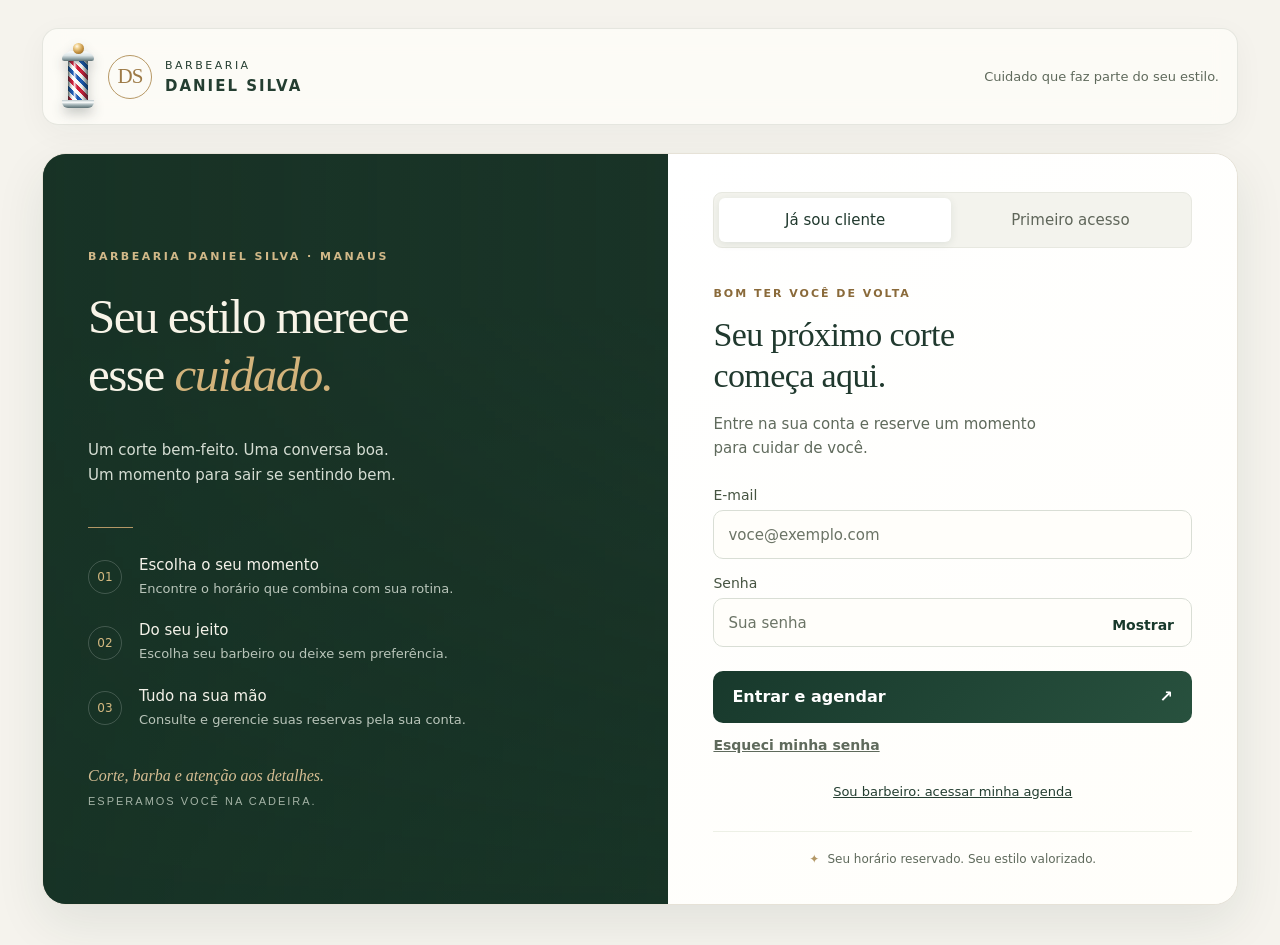
==== commit aa861f16: "Painéis mais rápidos: menos pedidos ao banco e animações mais leves - Faturamento e BI dividem a mes" ====
--- a/index.html
+++ b/index.html
@@ -3,15 +3,15 @@
 <meta charset="utf-8"><meta http-equiv="Content-Security-Policy" content="default-src 'self'; script-src 'self' https://challenges.cloudflare.com; frame-src https://challenges.cloudflare.com; style-src 'self' 'unsafe-inline' https://fonts.googleapis.com; font-src 'self' https://fonts.gstatic.com; img-src 'self' data: blob: https:; connect-src 'self' https://*.supabase.co; object-src 'none'; base-uri 'self'; form-action 'self'">
 <meta name="viewport" content="width=device-width,initial-scale=1"><meta name="color-scheme" content="only light"><link rel="manifest" href="manifest.webmanifest"><meta name="theme-color" content="#18392c"><link rel="icon" href="icones/icone-192.png"><link rel="apple-touch-icon" href="icones/icone-180.png"><meta name="apple-mobile-web-app-title" content="Barbearia"><meta name="mobile-web-app-capable" content="yes"><meta name="apple-mobile-web-app-capable" content="yes">
 <title>Entrar ou criar conta · Barbearia Daniel Silva</title>
-<link rel="stylesheet" href="admin.css?v=services-58">
-<link rel="stylesheet" href="customer.css?v=services-58">
-<link rel="stylesheet" href="pole.css?v=services-58">
-<link rel="stylesheet" href="polish.css?v=services-58"><link rel="stylesheet" href="design.css?v=services-58">
+<link rel="stylesheet" href="admin.css?v=services-59">
+<link rel="preconnect" href="https://fonts.googleapis.com"><link rel="preconnect" href="https://fonts.gstatic.com" crossorigin><link rel="stylesheet" href="https://fonts.googleapis.com/css2?family=DM+Sans:wght@400;500;600;700&amp;family=Playfair+Display:ital,wght@0,500;0,600;1,500&amp;display=swap"><link rel="stylesheet" href="customer.css?v=services-59">
+<link rel="stylesheet" href="pole.css?v=services-59">
+<link rel="stylesheet" href="polish.css?v=services-59"><link rel="stylesheet" href="design.css?v=services-59">
 <body class="customer-page">
 <main>
 <header class="customer-header">
 <a class="entry-brand" href="./">
-<span class="barber-pole" aria-hidden="true"></span>
+<span class="barber-pole" aria-hidden="true"><i></i></span>
 <span class="brand-seal" aria-hidden="true">DS</span>
 <span>BARBEARIA<strong>DANIEL SILVA</strong>
 </span>
@@ -177,17 +177,17 @@
 </form>
 </section>
 </main>
-<script src="config.js?v=services-58">
+<script src="config.js?v=services-59">
 </script>
-<script src="api.js?v=services-58">
+<script src="api.js?v=services-59">
 </script>
-<script src="team.js?v=services-58"></script>
-<script src="entry-team.js?v=services-58"></script>
-<script src="customer-auth.js?v=services-58">
+<script src="team.js?v=services-59"></script>
+<script src="entry-team.js?v=services-59"></script>
+<script src="customer-auth.js?v=services-59">
 </script>
-<script src="entry-ui.js?v=services-58">
+<script src="entry-ui.js?v=services-59">
 </script>
-<script src="account.js?v=services-58">
+<script src="account.js?v=services-59">
 </script>
-<script src="update-check.js?v=services-58" data-version="services-58"></script><button id="installapp" type="button" class="install-app" hidden>📲 Instalar app</button></body>
+<script src="update-check.js?v=services-59" data-version="services-59"></script><button id="installapp" type="button" class="install-app" hidden>📲 Instalar app</button></body>
 </html>
--- a/customer.css
+++ b/customer.css
@@ -1,4 +1,3 @@
-@import url('https://fonts.googleapis.com/css2?family=DM+Sans:wght@400;500;600;700&family=Playfair+Display:ital,wght@0,500;0,600;1,500&display=swap');
 a{color:#243e31}
 details{margin:25px 0;border:1px solid #dedfd7;border-radius:10px;padding:22px;background:white}
 summary{cursor:pointer;font-weight:600}
--- a/pole.css
+++ b/pole.css
@@ -1,20 +1,22 @@
-/* Poste de barbeiro: o elemento desenha o tubo de vidro (20px no centro) e a base cromada;
+/* Poste de barbeiro: o elemento desenha a base cromada e o <i> de dentro o tubo de vidro (20px no centro);
    :before é a cúpula de cima e :after a esfera dourada. A sombra segue o desenho (drop-shadow). */
 .barber-pole{position:relative;display:inline-block;flex:0 0 auto;width:32px;height:48px;margin:17px 1px 2px;border-radius:0 0 6px 6px;isolation:isolate;
  background:
   /* base cromada */
-  linear-gradient(180deg,#b9c6c9 0,#fdfefe 28%,#a3b3b6 60%,#5d7175 100%) 50% 100%/100% 8px no-repeat,
-  /* sombra da cúpula sobre o vidro */
-  linear-gradient(180deg,#0b1f2459 0,#0b1f2400 5px) 50% 0/20px 40px no-repeat,
-  /* vidro: bordas escuras e reflexo vertical, por cima das listras */
-  linear-gradient(90deg,#0b1f24b3 0,#0b1f2433 13%,#fff0 24%,#ffffffd9 33%,#fff0 45%,#0b1f2414 70%,#0b1f24a6 100%) 50% 0/20px 40px no-repeat,
-  /* espiral: ladrilho 20x20 a 45° com 2 ciclos completos, então emenda sem corte */
-  linear-gradient(45deg,#d1203a 0 12.5%,#fbfbf8 12.5% 25%,#1c5cb8 25% 37.5%,#fbfbf8 37.5% 50%,#d1203a 50% 62.5%,#fbfbf8 62.5% 75%,#1c5cb8 75% 87.5%,#fbfbf8 87.5%) 50% 0/20px 20px repeat-y;
- filter:drop-shadow(0 6px 6px #10261f38);
- animation:barber-pole-spin 1.6s linear infinite}
+  linear-gradient(180deg,#b9c6c9 0,#fdfefe 28%,#a3b3b6 60%,#5d7175 100%) 50% 100%/100% 8px no-repeat;
+ filter:drop-shadow(0 6px 6px #10261f38)}
 .barber-pole:before{content:"";position:absolute;z-index:1;left:0;right:0;top:-9px;height:10px;border-radius:50% 50% 3px 3px/100% 100% 3px 3px;
  background:linear-gradient(180deg,#fdfefe 0,#dbe4e6 45%,#8fa2a6 78%,#5d7175 100%)}
 .barber-pole:after{content:"";position:absolute;z-index:2;left:50%;top:-17px;width:11px;height:11px;margin-left:-5.5px;border-radius:50%;
  background:radial-gradient(circle at 36% 30%,#fffaf0 0,#f2d494 22%,#c49242 58%,#7a5419 100%)}
-@keyframes barber-pole-spin{to{background-position:50% 100%,50% 0,50% 0,50% 20px}}
-@media(prefers-reduced-motion:reduce){.barber-pole{animation:none}}
+.barber-pole i{position:absolute;left:6px;top:0;width:20px;height:40px;overflow:hidden}
+/* espiral: ladrilho 20x20 a 45° com 2 ciclos completos; desce 20px e emenda sem corte.
+   Gira com transform (a placa de vídeo move sozinha, sem redesenhar a página a cada quadro). */
+.barber-pole i:before{content:"";position:absolute;left:0;right:0;top:-20px;height:60px;will-change:transform;
+ background:linear-gradient(45deg,#d1203a 0 12.5%,#fbfbf8 12.5% 25%,#1c5cb8 25% 37.5%,#fbfbf8 37.5% 50%,#d1203a 50% 62.5%,#fbfbf8 62.5% 75%,#1c5cb8 75% 87.5%,#fbfbf8 87.5%) 0 0/20px 20px repeat-y;
+ animation:barber-pole-spin 1.6s linear infinite}
+/* vidro por cima das listras: sombra da cúpula, bordas escuras e reflexo vertical */
+.barber-pole i:after{content:"";position:absolute;inset:0;
+ background:linear-gradient(180deg,#0b1f2459 0,#0b1f2400 5px),linear-gradient(90deg,#0b1f24b3 0,#0b1f2433 13%,#fff0 24%,#ffffffd9 33%,#fff0 45%,#0b1f2414 70%,#0b1f24a6 100%)}
+@keyframes barber-pole-spin{to{transform:translateY(20px)}}
+@media(prefers-reduced-motion:reduce){.barber-pole i:before{animation:none}}
--- a/polish.css
+++ b/polish.css
@@ -38,3 +38,5 @@
 .visit-card{border-top:4px solid var(--ds-gold)}
 @media(max-width:760px){.customer-header,.staff-header{border-radius:13px;padding:11px 12px!important}.staff-sidebar{padding:10px!important;background:transparent;border:0!important;box-shadow:none}.staff-nav{display:grid!important;grid-template-columns:repeat(2,minmax(0,1fr));width:100%}.staff-nav button,.attendance-nav-link{justify-content:center}.staff-toolbar{padding:17px}.staff-toolbar h2{font-size:28px}.metrics{grid-template-columns:1fr 1fr!important;gap:11px}.metric{padding:18px 15px}.metric strong{font-size:24px}.entry-team-card .portrait,.team-card .portrait{aspect-ratio:4/3!important}.entry-team-card .portrait img,.team-card .portrait img{object-fit:contain!important}.catalog-form,.catalog-list,.ranking-panel{padding:19px}}
 @media(max-width:420px){.metrics{grid-template-columns:1fr!important}.staff-brand{gap:8px}.staff-seal{display:none}.barber-pole{transform:scale(.88)}.entry-brand{gap:8px}}
+/* Celular: cabeçalho com fundo sólido, sem desfoque (economiza processamento ao abrir e rolar) */
+@media(max-width:760px){.customer-header,.staff-header{background:#fcfbf7;backdrop-filter:none}}
--- a/design.css
+++ b/design.css
@@ -188,7 +188,7 @@
 /* Celular: barra fixa de confirmação (booking-bar.js) */
 .booking-bar{display:none}
 @media(max-width:850px){
- .booking-bar:not([hidden]){position:fixed;z-index:60;left:0;right:0;bottom:0;display:flex;align-items:center;justify-content:space-between;gap:12px;padding:12px 16px calc(12px + env(safe-area-inset-bottom));background:rgba(255,254,250,.94);border-top:1px solid #e3e4dc;box-shadow:0 -10px 30px #18392c14;backdrop-filter:blur(14px)}
+ .booking-bar:not([hidden]){position:fixed;z-index:60;left:0;right:0;bottom:0;display:flex;align-items:center;justify-content:space-between;gap:12px;padding:12px 16px calc(12px + env(safe-area-inset-bottom));background:#fffefa;border-top:1px solid #e3e4dc;box-shadow:0 -10px 30px #18392c14}
  .booking-bar p{margin:0;font-size:16px;font-weight:700;color:#18392c;min-width:0}
  .booking-bar button{flex:0 0 auto;min-height:48px;padding:0 22px;border:0;background:#18392c;color:#fff;font-size:16px}
  .booking-bar button:disabled{background:#9aa79e}
@@ -257,9 +257,9 @@
 .finance-detail-card{overflow-x:auto}
 .finance-details{grid-template-columns:minmax(0,1fr)!important}
 
-/* Celular: menu do painel vira uma faixa que rola de lado e fica presa no topo */
+/* Celular: menu do painel vira uma faixa que rola de lado e fica presa no topo (fundo sólido: desfoque em barra fixa trava a rolagem no celular) */
 @media(max-width:760px){
- .staff-sidebar{position:sticky!important;top:0;z-index:40;min-width:0;max-width:100vw;margin:0 -16px;padding:8px 16px!important;background:rgba(245,243,237,.94)!important;backdrop-filter:blur(12px);border-bottom:1px solid #e3e4dc!important;min-height:0}
+ .staff-sidebar{position:sticky!important;top:0;z-index:40;min-width:0;max-width:100vw;margin:0 -16px;padding:8px 16px!important;background:#f5f3ed!important;border-bottom:1px solid #e3e4dc!important;min-height:0}
  .staff-nav{display:flex!important;flex-flow:row nowrap!important;width:auto!important;max-width:100%;gap:6px;overflow-x:auto;scrollbar-width:none;scroll-snap-type:x proximity}
  .staff-nav::-webkit-scrollbar{display:none}
  .staff-nav button,.attendance-nav-link{flex:0 0 auto;width:auto!important;min-height:44px;padding:10px 14px!important;white-space:nowrap;scroll-snap-align:start;background:#fff;border:1px solid #e3e4dc!important}
